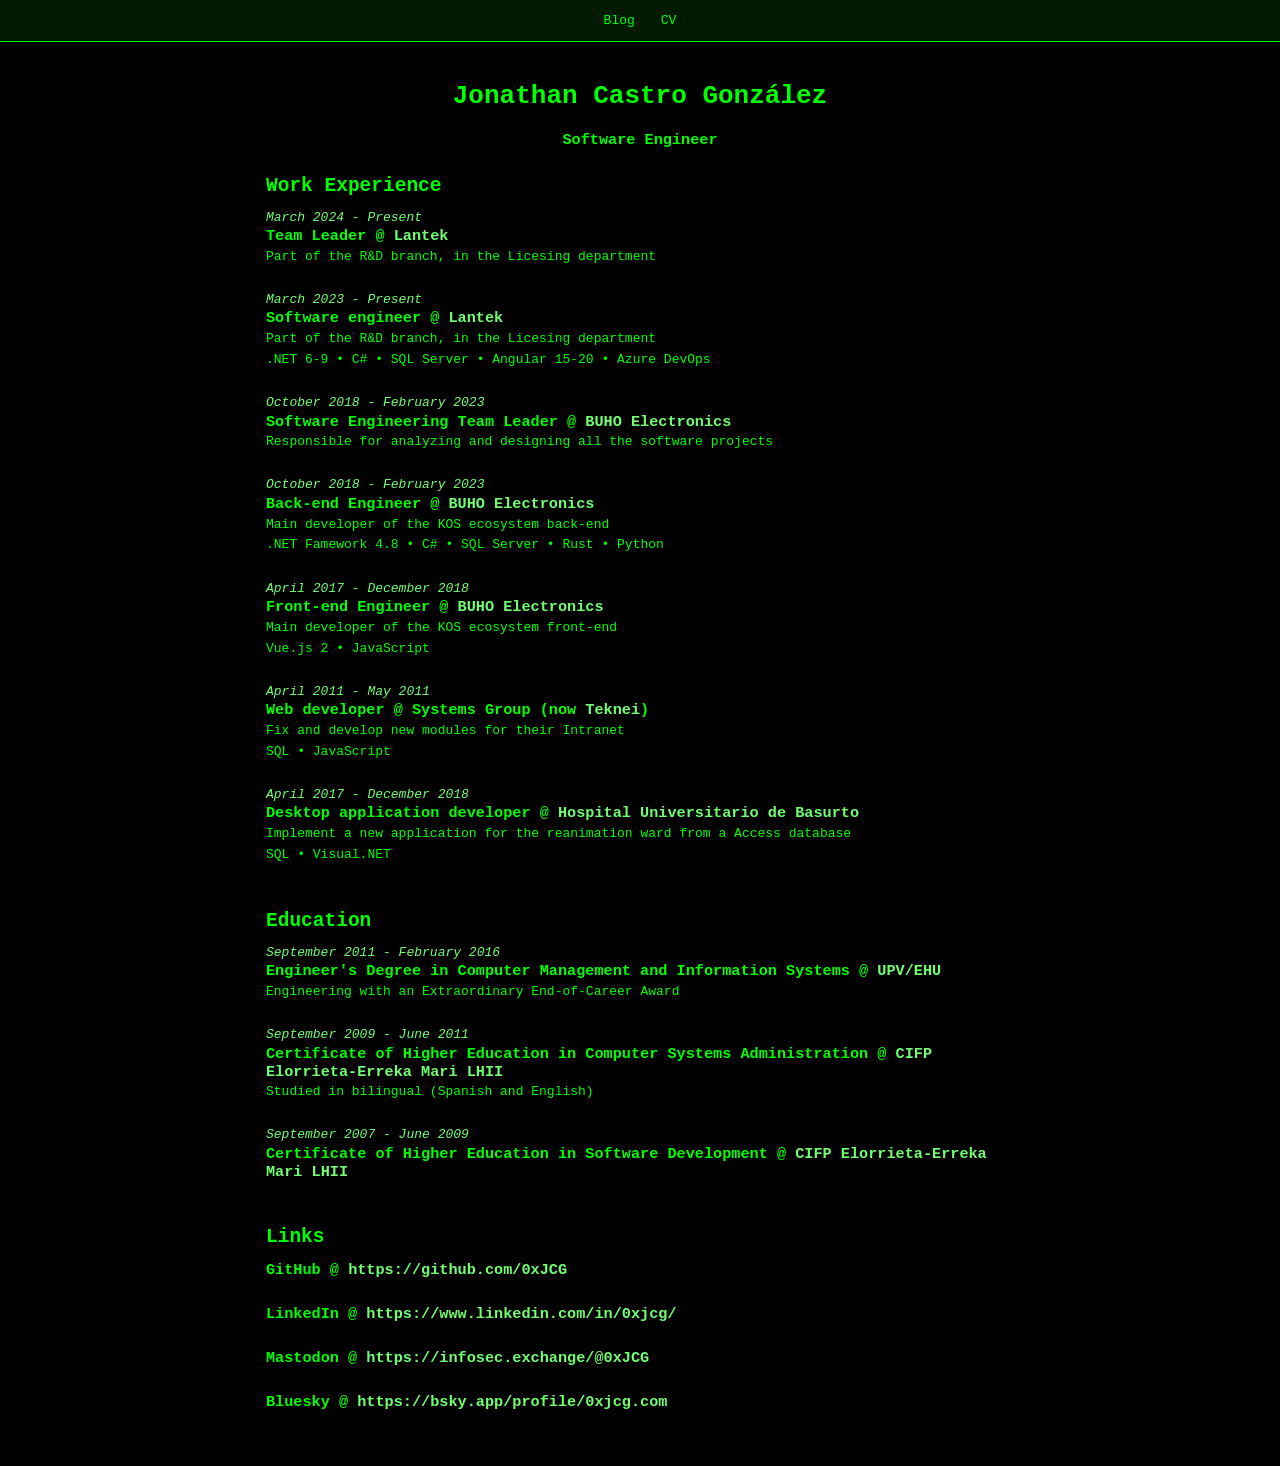
==== cv.html @ 0421b327 "#feat: create blog, rebuild cv, add security.txt and robots.txt" ====
<!DOCTYPE html>
<html lang="en">

<head>
  <meta charset="UTF-8">
  <meta name="viewport" content="width=device-width, initial-scale=1.0">
  <title>0xJCG - Software Engineer</title>
  <link rel="icon" href="./favicon.ico" type="image/x-icon">
  <style>
    * {
      box-sizing: border-box;
    }

    html, body {
      margin: 0;
      padding: 0;
      height: 100%;
      background-color: black;
      color: #00ff00;
      font-family: monospace;
    }

    body {
      display: flex;
      flex-direction: column;
    }

    header {
      background-color: #001a00;
      padding: 1rem;
      display: flex;
      justify-content: center;
      border-bottom: 1px solid #00ff00;
    }

    header a {
      color: #00ff00;
      text-decoration: none;
      margin: 0 1rem;
    }

    header a:hover {
      text-decoration: underline;
    }

    main {
      flex: 1;
      display: flex;
      flex-direction: column;
      align-items: center;
      justify-content: flex-start;
      max-width: 800px;
      width: 100%;
      margin: 0 auto;
      padding: 2rem;
      text-align: center;
    }

    h1, h2, h3 {
      margin-top: 1rem;
      margin-bottom: 0.5rem;
    }

    .cv, .data {
      width: 100%;
      margin-top: 0.5rem;
      text-align: left;
    }

    .work, .education, .link {
      margin-bottom: 2rem;
    }

    .date {
      font-style: italic;
      color: #71ff71;
      margin-bottom: 0.2rem;
    }

    .position {
      margin: 0.2rem 0;
    }

    .description, .techs {
      margin: 0.2rem 0;
      line-height: 1.4;
    }

    a, a:hover {
      color: #71ff71;
      text-decoration: none;
    }

    .profile p {
      margin: 0;
    }
  </style>
</head>

<body>
  <header>
    <a href="index.html">Blog</a>
    <a href="cv.html">CV</a>
  </header>

  <main>
    <h1>Jonathan Castro Gonz&aacute;lez</h1>
    <h3>Software Engineer</h3>

    <div class="cv">
      <h2>Work Experience</h2>

      <div class="work">
        <p class="date">March 2024 - Present</p>
        <div class="work-data">
          <h3 class="position">Team Leader @ <a href="https://www.lantek.com/" target="_blank" rel="noopener">Lantek</a></h3>
          <p class="description">Part of the R&D branch, in the Licesing department</p>
        </div>
      </div>

      <div class="work">
        <p class="date">March 2023 - Present</p>
        <div class="work-data">
          <h3 class="position">Software engineer @ <a href="https://www.lantek.com/" target="_blank" rel="noopener">Lantek</a></h3>
          <p class="description">Part of the R&D branch, in the Licesing department</p>
          <p class="techs">.NET 6-9 &#x2022; C# &#x2022; SQL Server &#x2022; Angular 15-20 &#x2022; Azure DevOps</p>
        </div>
      </div>

      <div class="work">
        <p class="date">October 2018 - February 2023</p>
        <div class="work-data">
          <h3 class="position">Software Engineering Team Leader @ <a href="https://e-buho.com/" target="_blank" rel="noopener">BUHO Electronics</a></h3>
          <p class="description">Responsible for analyzing and designing all the software projects</p>
        </div>
      </div>

      <div class="work">
        <p class="date">October 2018 - February 2023</p>
        <div class="work-data">
          <h3 class="position">Back-end Engineer @ <a href="https://e-buho.com/" target="_blank" rel="noopener">BUHO Electronics</a></h3>
          <p class="description">Main developer of the KOS ecosystem back-end</p>
          <p class="techs">.NET Famework 4.8 &#x2022; C# &#x2022; SQL Server &#x2022; Rust &#x2022; Python</p>
        </div>
      </div>

      <div class="work">
        <p class="date">April 2017 - December 2018</p>
        <div class="work-data">
          <h3 class="position">Front-end Engineer @ <a href="https://e-buho.com/" target="_blank" rel="noopener">BUHO Electronics</a></h3>
          <p class="description">Main developer of the KOS ecosystem front-end</p>
          <p class="techs">Vue.js 2 &#x2022; JavaScript</p>
        </div>
      </div>

      <div class="work">
        <p class="date">April 2011 - May 2011</p>
        <div class="work-data">
          <h3 class="position">Web developer @ Systems Group (now <a href="https://www.teknei.com/" target="_blank" rel="noopener">Teknei</a>)</h3>
          <p class="description">Fix and develop new modules for their Intranet</p>
          <p class="techs">SQL &#x2022; JavaScript</p>
        </div>
      </div>

      <div class="work">
        <p class="date">April 2017 - December 2018</p>
        <div class="work-data">
          <h3 class="position">Desktop application developer @ <a href="https://www.osakidetza.euskadi.eus/hospital-universitario-de-basurto/webosk00-cercon/es/" target="_blank" rel="noopener">Hospital Universitario de Basurto</a></h3>
          <p class="description">Implement a new application for the reanimation ward from a Access database</p>
          <p class="techs">SQL &#x2022; Visual.NET</p>
        </div>
      </div>
    </div>

    <div class="data">
      <h2>Education</h2>

      <div class="education">
        <p class="date">September 2011 - February 2016</p>
        <div class="education-data">
          <h3 class="position">Engineer's Degree in Computer Management and Information Systems @ <a href="https://www.ehu.eus/" target="_blank" rel="noopener">UPV/EHU</a></h3>
          <p class="description">Engineering with an Extraordinary End-of-Career Award</p>
        </div>
      </div>

      <div class="education">
        <p class="date">September 2009 - June 2011</p>
        <div class="education-data">
          <h3 class="position">Certificate of Higher Education in Computer Systems Administration @ <a href="https://www.elorrieta.eus/" target="_blank" rel="noopener">CIFP Elorrieta-Erreka Mari LHII</a></h3>
          <p class="description">Studied in bilingual (Spanish and English)</p>
        </div>
      </div>

      <div class="education">
        <p class="date">September 2007 - June 2009</p>
        <div class="education-data">
          <h3 class="position">Certificate of Higher Education in Software Development @ <a href="https://www.elorrieta.eus/" target="_blank" rel="noopener">CIFP Elorrieta-Erreka Mari LHII</a></h3>
        </div>
      </div>
    </div>

    <div class="data">
      <h2>Links</h2>

      <div class="link">
        <div class="profile">
          <h3>GitHub @ <a href="https://github.com/0xJCG" target="_blank" rel="noopener">https://github.com/0xJCG</a></h3>
        </div>
      </div>

      <div class="link">
        <div class="profile">
          <h3>LinkedIn @ <a href="https://www.linkedin.com/in/0xjcg/" target="_blank" rel="noopener">https://www.linkedin.com/in/0xjcg/</a></h3>
        </div>
      </div>

      <div class="link">
        <div class="profile">
          <h3>Mastodon @ <a href="https://infosec.exchange/@0xJCG" target="_blank" rel="noopener">https://infosec.exchange/@0xJCG</a></h3>
        </div>
      </div>

      <div class="link">
        <div class="profile">
          <h3>Bluesky @ <a href="https://bsky.app/profile/0xjcg.com" target="_blank" rel="noopener">https://bsky.app/profile/0xjcg.com</a></h3>
        </div>
      </div>
    </div>
  </main>
</body>

</html>
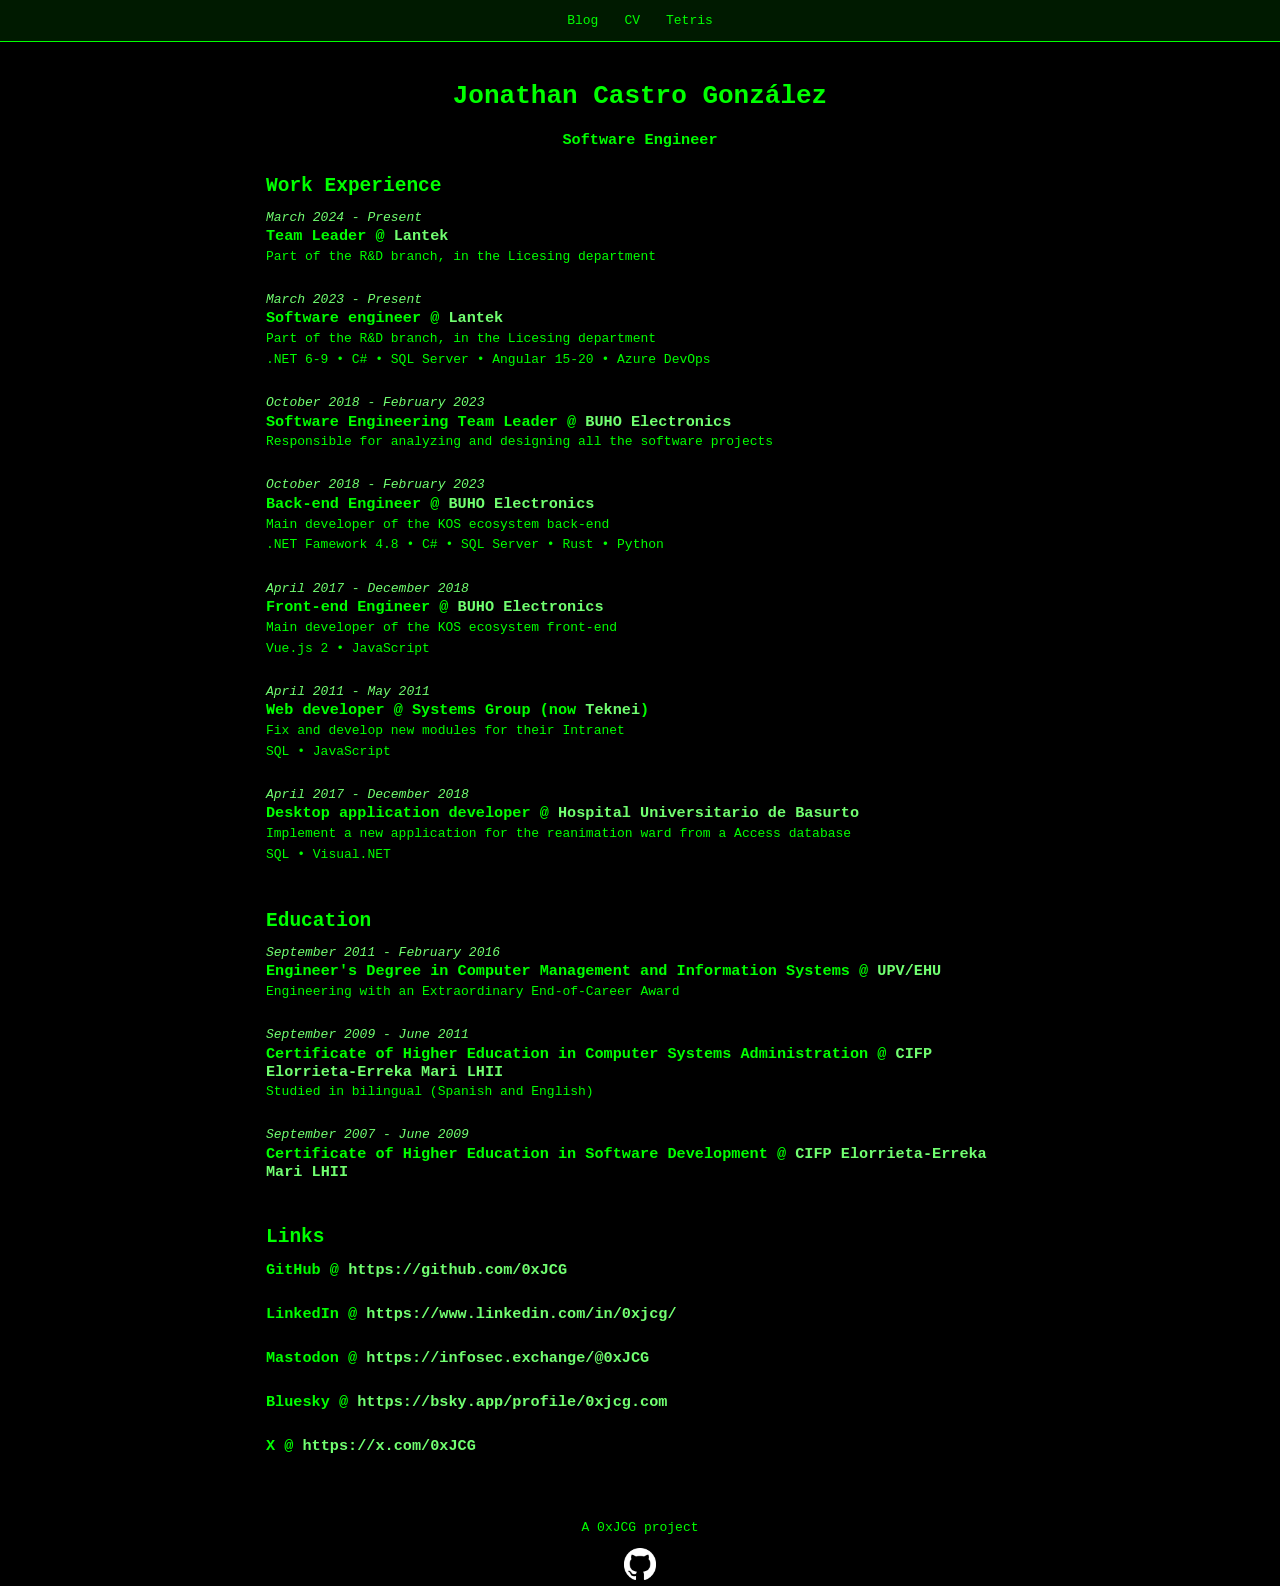
==== commit 5a2754c7: "#feat: add Tetris and reorganize files" ====
--- a/cv.html
+++ b/cv.html
@@ -11,7 +11,8 @@
       box-sizing: border-box;
     }
 
-    html, body {
+    html,
+    body {
       margin: 0;
       padding: 0;
       height: 100%;
@@ -56,18 +57,23 @@
       text-align: center;
     }
 
-    h1, h2, h3 {
+    h1,
+    h2,
+    h3 {
       margin-top: 1rem;
       margin-bottom: 0.5rem;
     }
 
-    .cv, .data {
+    .cv,
+    .data {
       width: 100%;
       margin-top: 0.5rem;
       text-align: left;
     }
 
-    .work, .education, .link {
+    .work,
+    .education,
+    .link {
       margin-bottom: 2rem;
     }
 
@@ -81,12 +87,14 @@
       margin: 0.2rem 0;
     }
 
-    .description, .techs {
+    .description,
+    .techs {
       margin: 0.2rem 0;
       line-height: 1.4;
     }
 
-    a, a:hover {
+    a,
+    a:hover {
       color: #71ff71;
       text-decoration: none;
     }
@@ -94,13 +102,22 @@
     .profile p {
       margin: 0;
     }
+
+    footer {
+      text-align: center;
+    }
+
+    footer>a>img {
+      width: 32px;
+    }
   </style>
 </head>
 
 <body>
   <header>
-    <a href="index.html">Blog</a>
-    <a href="cv.html">CV</a>
+    <a href="index.html" alt="Go to Blog">Blog</a>
+    <a href="cv.html" alt="Go to Blog">CV</a>
+    <a href="tetris/index.html" alt="Go to Tetris">Tetris</a>
   </header>
 
   <main>
@@ -113,7 +130,8 @@
       <div class="work">
         <p class="date">March 2024 - Present</p>
         <div class="work-data">
-          <h3 class="position">Team Leader @ <a href="https://www.lantek.com/" target="_blank" rel="noopener">Lantek</a></h3>
+          <h3 class="position">Team Leader @ <a href="https://www.lantek.com/" target="_blank" rel="noopener">Lantek</a>
+          </h3>
           <p class="description">Part of the R&D branch, in the Licesing department</p>
         </div>
       </div>
@@ -121,7 +139,8 @@
       <div class="work">
         <p class="date">March 2023 - Present</p>
         <div class="work-data">
-          <h3 class="position">Software engineer @ <a href="https://www.lantek.com/" target="_blank" rel="noopener">Lantek</a></h3>
+          <h3 class="position">Software engineer @ <a href="https://www.lantek.com/" target="_blank"
+              rel="noopener">Lantek</a></h3>
           <p class="description">Part of the R&D branch, in the Licesing department</p>
           <p class="techs">.NET 6-9 &#x2022; C# &#x2022; SQL Server &#x2022; Angular 15-20 &#x2022; Azure DevOps</p>
         </div>
@@ -130,7 +149,8 @@
       <div class="work">
         <p class="date">October 2018 - February 2023</p>
         <div class="work-data">
-          <h3 class="position">Software Engineering Team Leader @ <a href="https://e-buho.com/" target="_blank" rel="noopener">BUHO Electronics</a></h3>
+          <h3 class="position">Software Engineering Team Leader @ <a href="https://e-buho.com/" target="_blank"
+              rel="noopener">BUHO Electronics</a></h3>
           <p class="description">Responsible for analyzing and designing all the software projects</p>
         </div>
       </div>
@@ -138,7 +158,8 @@
       <div class="work">
         <p class="date">October 2018 - February 2023</p>
         <div class="work-data">
-          <h3 class="position">Back-end Engineer @ <a href="https://e-buho.com/" target="_blank" rel="noopener">BUHO Electronics</a></h3>
+          <h3 class="position">Back-end Engineer @ <a href="https://e-buho.com/" target="_blank" rel="noopener">BUHO
+              Electronics</a></h3>
           <p class="description">Main developer of the KOS ecosystem back-end</p>
           <p class="techs">.NET Famework 4.8 &#x2022; C# &#x2022; SQL Server &#x2022; Rust &#x2022; Python</p>
         </div>
@@ -147,7 +168,8 @@
       <div class="work">
         <p class="date">April 2017 - December 2018</p>
         <div class="work-data">
-          <h3 class="position">Front-end Engineer @ <a href="https://e-buho.com/" target="_blank" rel="noopener">BUHO Electronics</a></h3>
+          <h3 class="position">Front-end Engineer @ <a href="https://e-buho.com/" target="_blank" rel="noopener">BUHO
+              Electronics</a></h3>
           <p class="description">Main developer of the KOS ecosystem front-end</p>
           <p class="techs">Vue.js 2 &#x2022; JavaScript</p>
         </div>
@@ -156,7 +178,8 @@
       <div class="work">
         <p class="date">April 2011 - May 2011</p>
         <div class="work-data">
-          <h3 class="position">Web developer @ Systems Group (now <a href="https://www.teknei.com/" target="_blank" rel="noopener">Teknei</a>)</h3>
+          <h3 class="position">Web developer @ Systems Group (now <a href="https://www.teknei.com/" target="_blank"
+              rel="noopener">Teknei</a>)</h3>
           <p class="description">Fix and develop new modules for their Intranet</p>
           <p class="techs">SQL &#x2022; JavaScript</p>
         </div>
@@ -165,7 +188,9 @@
       <div class="work">
         <p class="date">April 2017 - December 2018</p>
         <div class="work-data">
-          <h3 class="position">Desktop application developer @ <a href="https://www.osakidetza.euskadi.eus/hospital-universitario-de-basurto/webosk00-cercon/es/" target="_blank" rel="noopener">Hospital Universitario de Basurto</a></h3>
+          <h3 class="position">Desktop application developer @ <a
+              href="https://www.osakidetza.euskadi.eus/hospital-universitario-de-basurto/webosk00-cercon/es/"
+              target="_blank" rel="noopener">Hospital Universitario de Basurto</a></h3>
           <p class="description">Implement a new application for the reanimation ward from a Access database</p>
           <p class="techs">SQL &#x2022; Visual.NET</p>
         </div>
@@ -178,7 +203,8 @@
       <div class="education">
         <p class="date">September 2011 - February 2016</p>
         <div class="education-data">
-          <h3 class="position">Engineer's Degree in Computer Management and Information Systems @ <a href="https://www.ehu.eus/" target="_blank" rel="noopener">UPV/EHU</a></h3>
+          <h3 class="position">Engineer's Degree in Computer Management and Information Systems @ <a
+              href="https://www.ehu.eus/" target="_blank" rel="noopener">UPV/EHU</a></h3>
           <p class="description">Engineering with an Extraordinary End-of-Career Award</p>
         </div>
       </div>
@@ -186,7 +212,8 @@
       <div class="education">
         <p class="date">September 2009 - June 2011</p>
         <div class="education-data">
-          <h3 class="position">Certificate of Higher Education in Computer Systems Administration @ <a href="https://www.elorrieta.eus/" target="_blank" rel="noopener">CIFP Elorrieta-Erreka Mari LHII</a></h3>
+          <h3 class="position">Certificate of Higher Education in Computer Systems Administration @ <a
+              href="https://www.elorrieta.eus/" target="_blank" rel="noopener">CIFP Elorrieta-Erreka Mari LHII</a></h3>
           <p class="description">Studied in bilingual (Spanish and English)</p>
         </div>
       </div>
@@ -194,7 +221,8 @@
       <div class="education">
         <p class="date">September 2007 - June 2009</p>
         <div class="education-data">
-          <h3 class="position">Certificate of Higher Education in Software Development @ <a href="https://www.elorrieta.eus/" target="_blank" rel="noopener">CIFP Elorrieta-Erreka Mari LHII</a></h3>
+          <h3 class="position">Certificate of Higher Education in Software Development @ <a
+              href="https://www.elorrieta.eus/" target="_blank" rel="noopener">CIFP Elorrieta-Erreka Mari LHII</a></h3>
         </div>
       </div>
     </div>
@@ -204,29 +232,46 @@
 
       <div class="link">
         <div class="profile">
-          <h3>GitHub @ <a href="https://github.com/0xJCG" target="_blank" rel="noopener">https://github.com/0xJCG</a></h3>
-        </div>
-      </div>
-
-      <div class="link">
-        <div class="profile">
-          <h3>LinkedIn @ <a href="https://www.linkedin.com/in/0xjcg/" target="_blank" rel="noopener">https://www.linkedin.com/in/0xjcg/</a></h3>
-        </div>
-      </div>
-
-      <div class="link">
-        <div class="profile">
-          <h3>Mastodon @ <a href="https://infosec.exchange/@0xJCG" target="_blank" rel="noopener">https://infosec.exchange/@0xJCG</a></h3>
-        </div>
-      </div>
-
-      <div class="link">
-        <div class="profile">
-          <h3>Bluesky @ <a href="https://bsky.app/profile/0xjcg.com" target="_blank" rel="noopener">https://bsky.app/profile/0xjcg.com</a></h3>
+          <h3>GitHub @ <a href="https://github.com/0xJCG" target="_blank" rel="noopener">https://github.com/0xJCG</a>
+          </h3>
+        </div>
+      </div>
+
+      <div class="link">
+        <div class="profile">
+          <h3>LinkedIn @ <a href="https://www.linkedin.com/in/0xjcg/" target="_blank"
+              rel="noopener">https://www.linkedin.com/in/0xjcg/</a></h3>
+        </div>
+      </div>
+
+      <div class="link">
+        <div class="profile">
+          <h3>Mastodon @ <a href="https://infosec.exchange/@0xJCG" target="_blank"
+              rel="noopener">https://infosec.exchange/@0xJCG</a></h3>
+        </div>
+      </div>
+
+      <div class="link">
+        <div class="profile">
+          <h3>Bluesky @ <a href="https://bsky.app/profile/0xjcg.com" target="_blank"
+              rel="noopener">https://bsky.app/profile/0xjcg.com</a></h3>
+        </div>
+      </div>
+
+      <div class="link">
+        <div class="profile">
+          <h3>X @ <a href="https://x.com/0xJCG" target="_blank"
+              rel="noopener">https://x.com/0xJCG</a></h3>
         </div>
       </div>
     </div>
   </main>
+
+  <footer>
+    <p>A 0xJCG project</p>
+    <a href="https://github.com/0xJCG/personal-website" target="_blank" rel="noopener"><img src="images/github_logo.png"
+        alt="Go to GitHub to see the blog's source code" />
+  </footer>
 </body>
 
 </html>
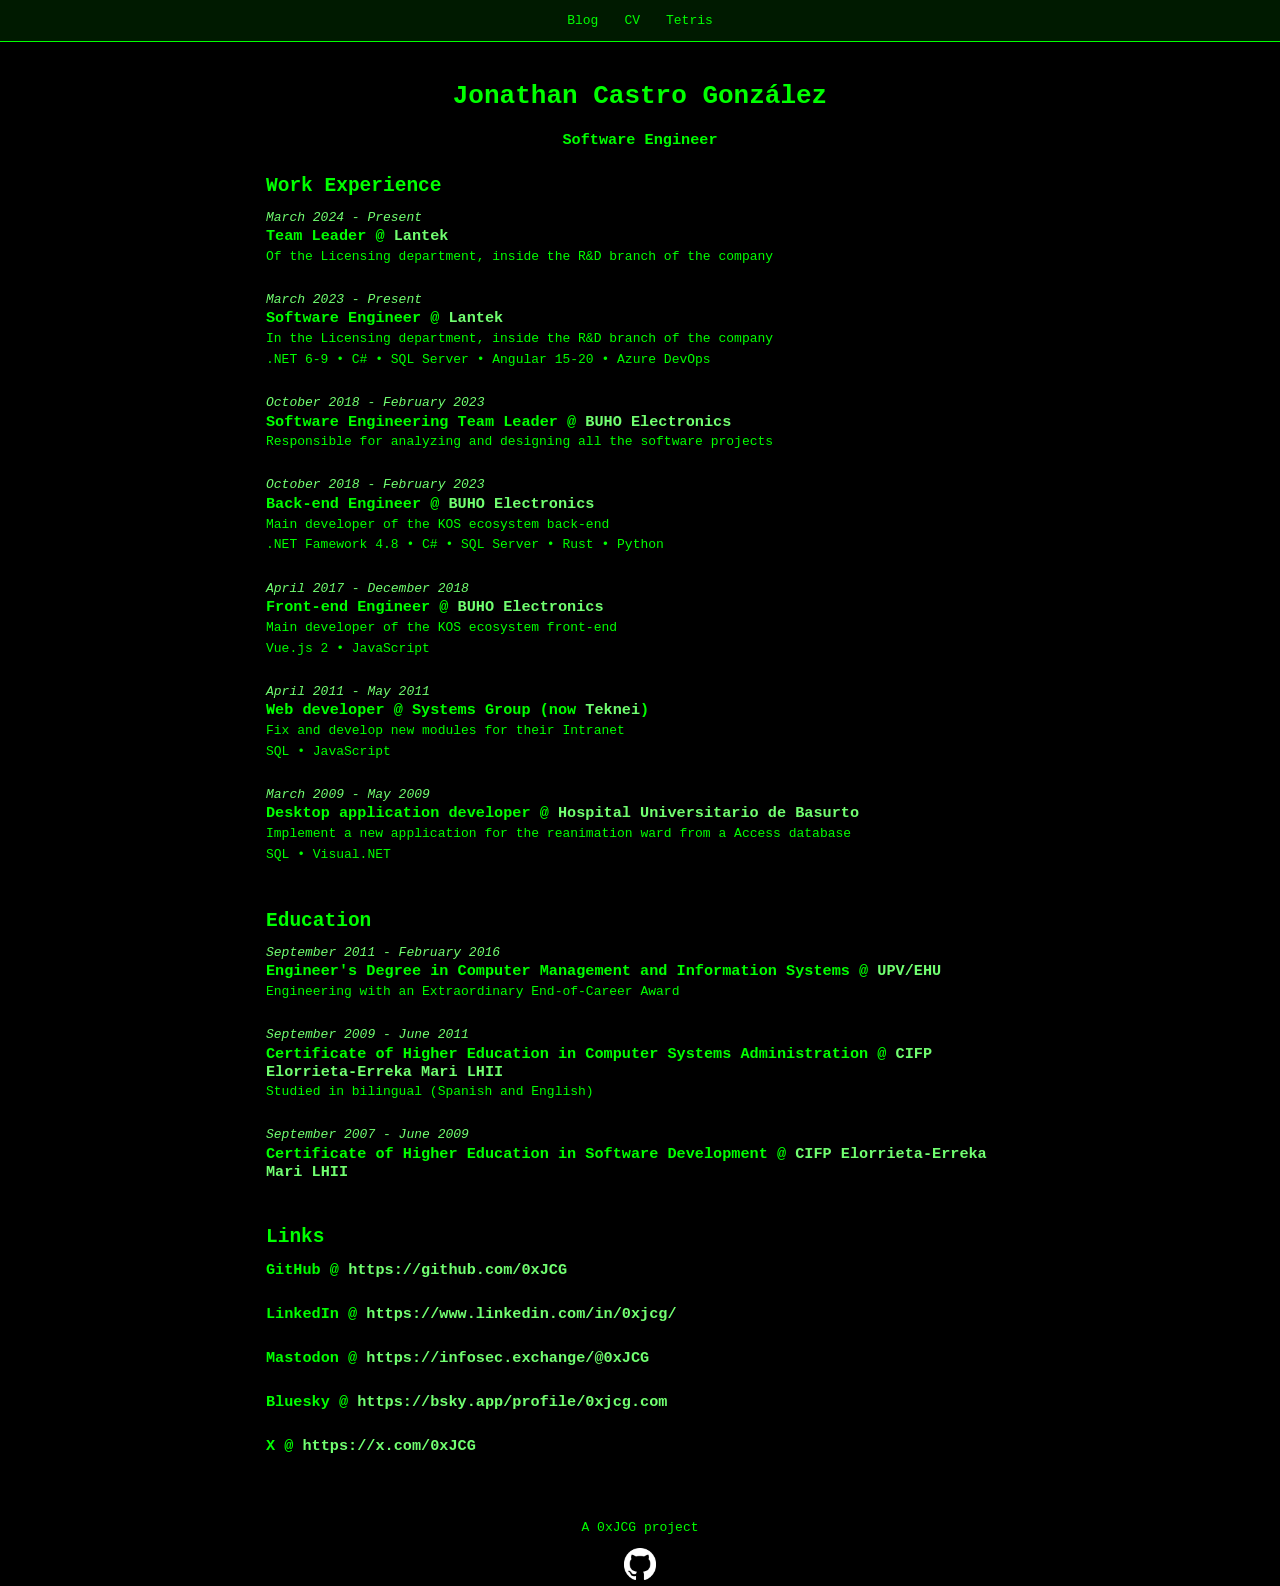
==== commit dfdca45b: "#fix: cv mistakes" ====
--- a/cv.html
+++ b/cv.html
@@ -132,16 +132,16 @@
         <div class="work-data">
           <h3 class="position">Team Leader @ <a href="https://www.lantek.com/" target="_blank" rel="noopener">Lantek</a>
           </h3>
-          <p class="description">Part of the R&D branch, in the Licesing department</p>
+          <p class="description">Of the Licensing department, inside the R&D branch of the company</p>
         </div>
       </div>
 
       <div class="work">
         <p class="date">March 2023 - Present</p>
         <div class="work-data">
-          <h3 class="position">Software engineer @ <a href="https://www.lantek.com/" target="_blank"
+          <h3 class="position">Software Engineer @ <a href="https://www.lantek.com/" target="_blank"
               rel="noopener">Lantek</a></h3>
-          <p class="description">Part of the R&D branch, in the Licesing department</p>
+          <p class="description">In the Licensing department, inside the R&D branch of the company</p>
           <p class="techs">.NET 6-9 &#x2022; C# &#x2022; SQL Server &#x2022; Angular 15-20 &#x2022; Azure DevOps</p>
         </div>
       </div>
@@ -186,7 +186,7 @@
       </div>
 
       <div class="work">
-        <p class="date">April 2017 - December 2018</p>
+        <p class="date">March 2009 - May 2009</p>
         <div class="work-data">
           <h3 class="position">Desktop application developer @ <a
               href="https://www.osakidetza.euskadi.eus/hospital-universitario-de-basurto/webosk00-cercon/es/"
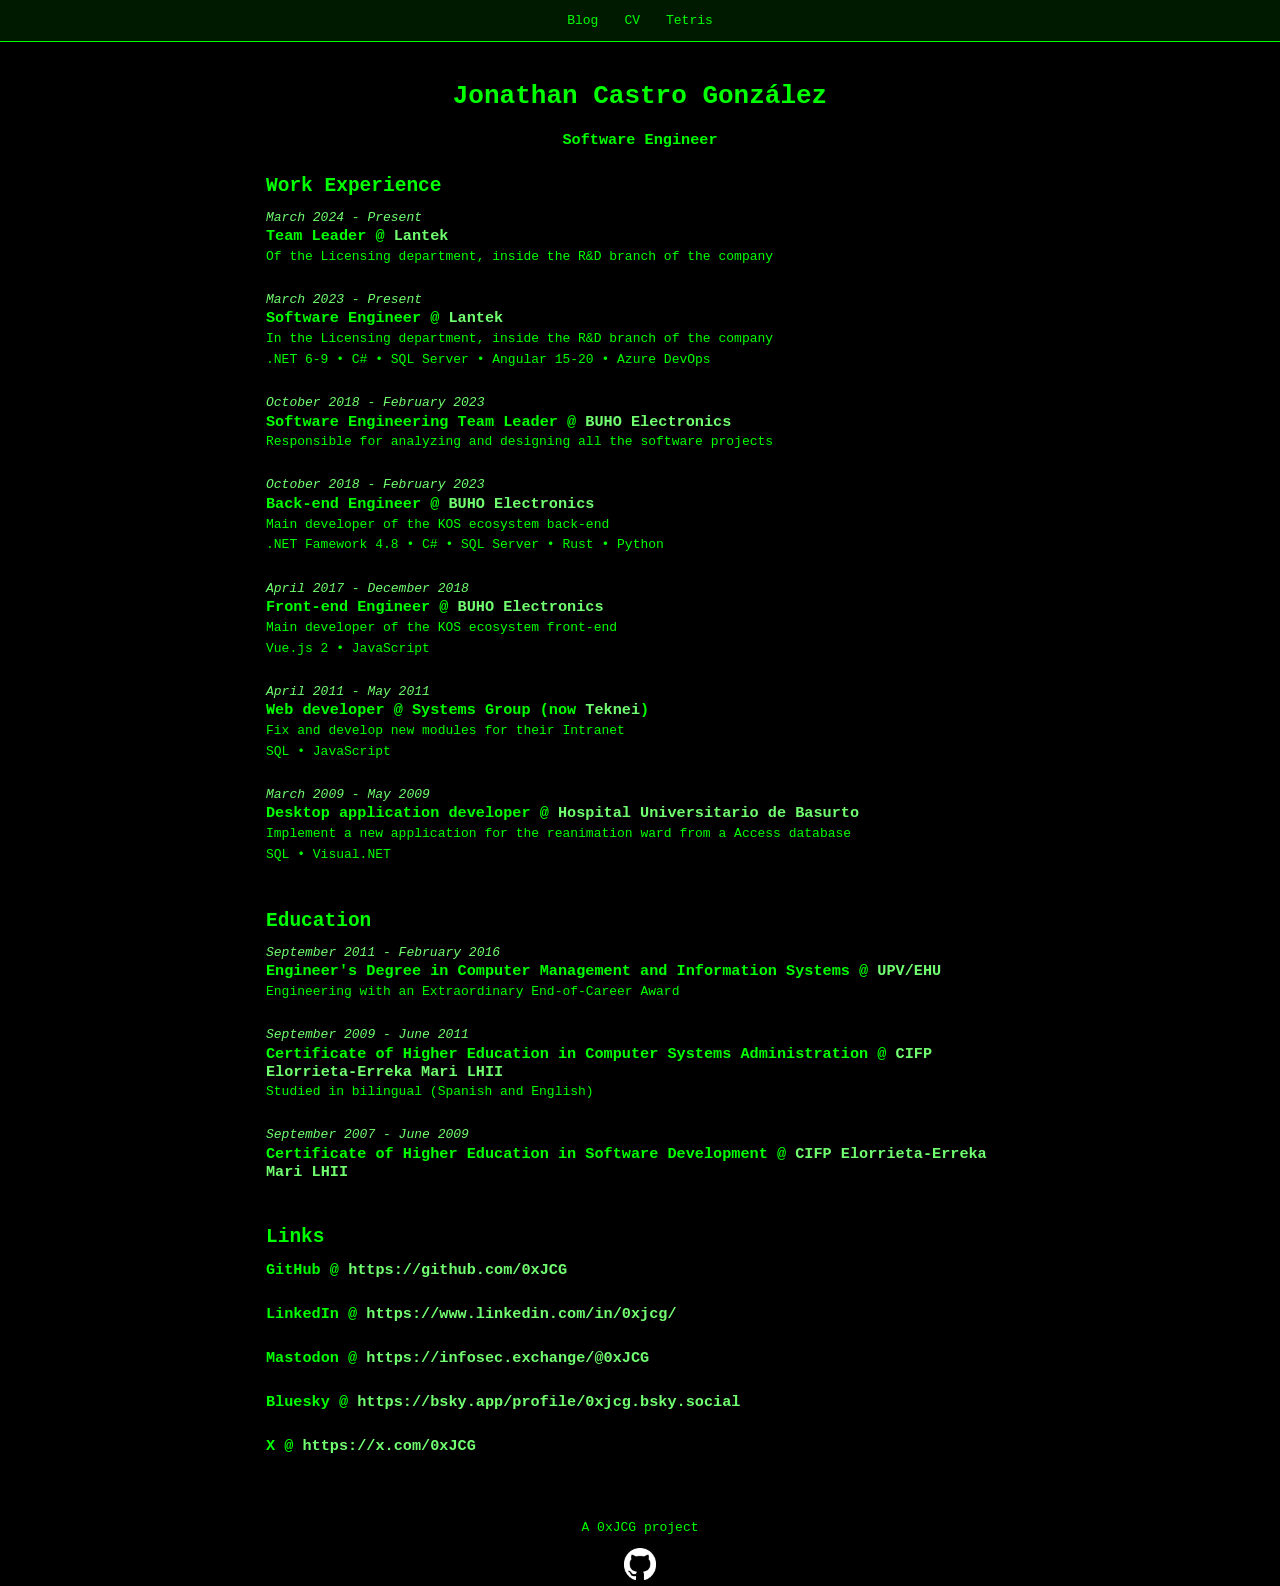
==== commit 1e9207d5: "feat: update Bluesky profile URI from cv.html" ====
--- a/cv.html
+++ b/cv.html
@@ -253,8 +253,8 @@
 
       <div class="link">
         <div class="profile">
-          <h3>Bluesky @ <a href="https://bsky.app/profile/0xjcg.com" target="_blank"
-              rel="noopener">https://bsky.app/profile/0xjcg.com</a></h3>
+          <h3>Bluesky @ <a href="https://bsky.app/profile/0xjcg.bsky.social" target="_blank"
+              rel="noopener">https://bsky.app/profile/0xjcg.bsky.social</a></h3>
         </div>
       </div>
 
@@ -274,4 +274,4 @@
   </footer>
 </body>
 
-</html>+</html>
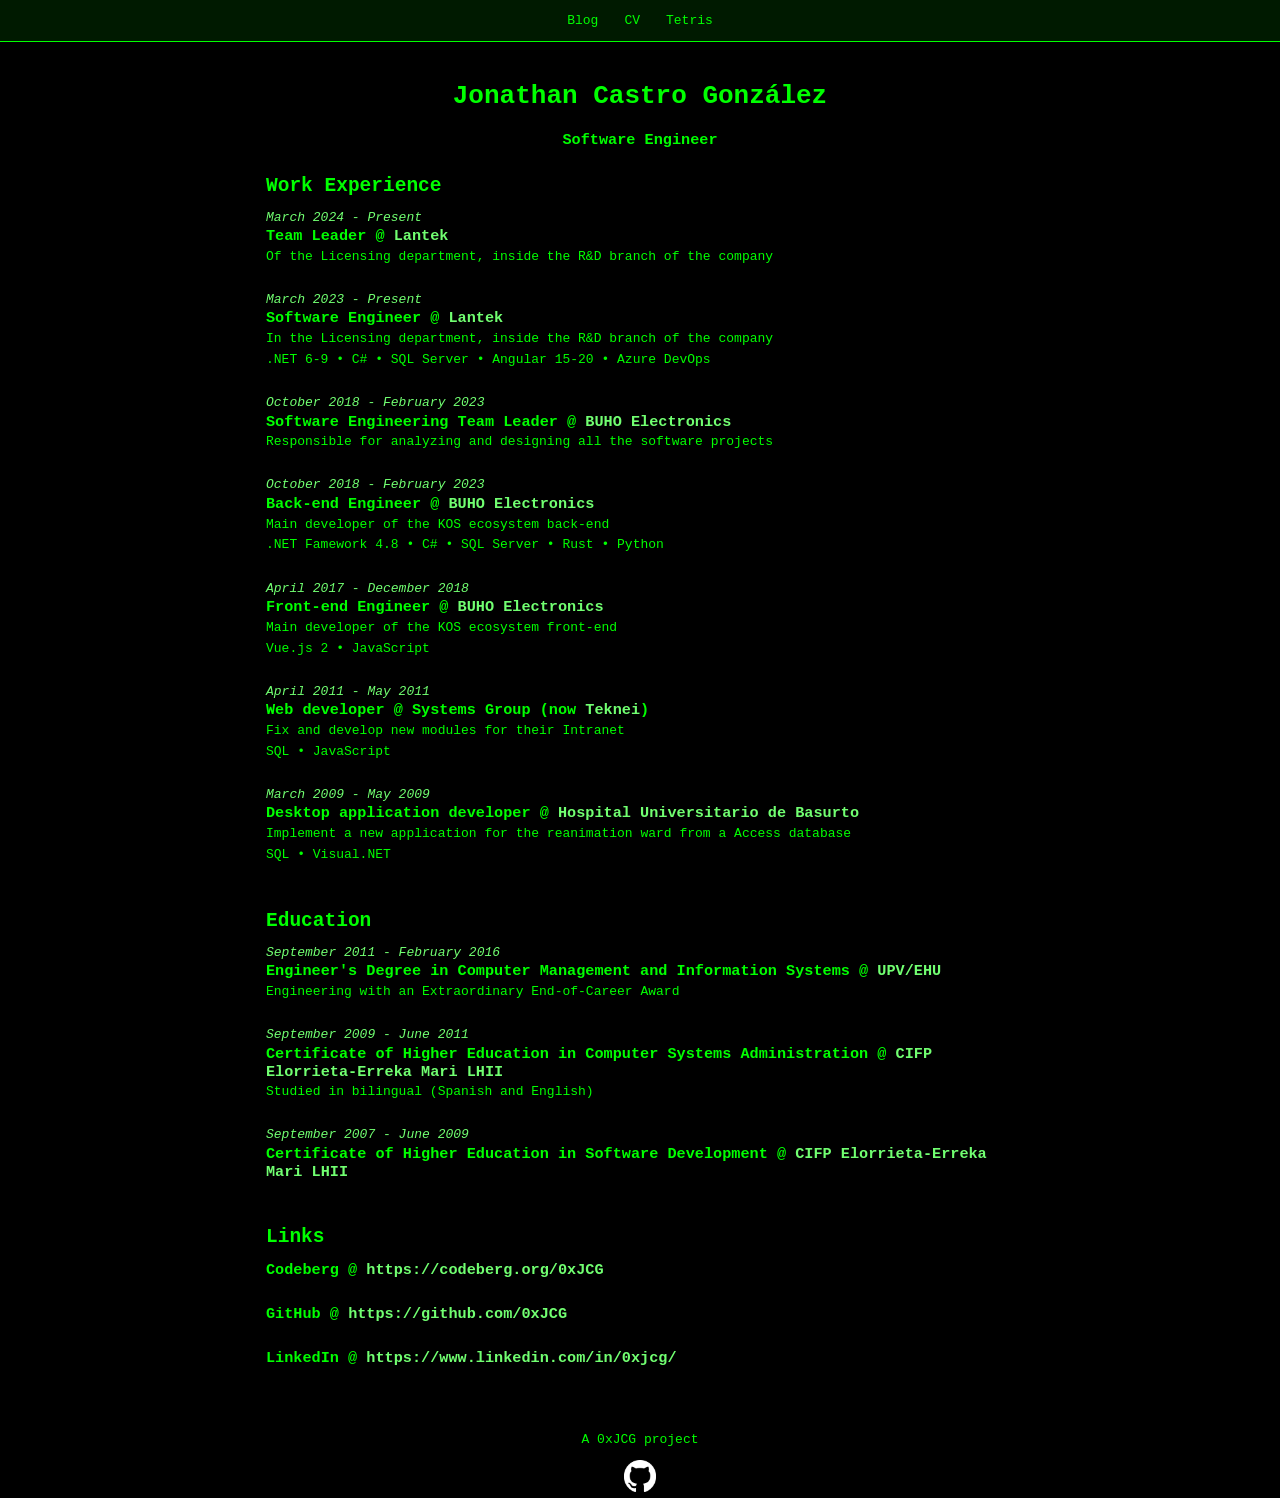
==== commit 51e93ae0: "feat: update cv.html" ====
--- a/cv.html
+++ b/cv.html
@@ -232,7 +232,16 @@
 
       <div class="link">
         <div class="profile">
-          <h3>GitHub @ <a href="https://github.com/0xJCG" target="_blank" rel="noopener">https://github.com/0xJCG</a>
+          <h3>Codeberg @ <a href="https://codeberg.org/0xJCG" target="_blank"
+              rel="noopener">https://codeberg.org/0xJCG</a>
+          </h3>
+        </div>
+      </div>
+
+      <div class="link">
+        <div class="profile">
+          <h3>GitHub @ <a href="https://github.com/0xJCG" target="_blank"
+              rel="noopener">https://github.com/0xJCG</a>
           </h3>
         </div>
       </div>
@@ -241,27 +250,6 @@
         <div class="profile">
           <h3>LinkedIn @ <a href="https://www.linkedin.com/in/0xjcg/" target="_blank"
               rel="noopener">https://www.linkedin.com/in/0xjcg/</a></h3>
-        </div>
-      </div>
-
-      <div class="link">
-        <div class="profile">
-          <h3>Mastodon @ <a href="https://infosec.exchange/@0xJCG" target="_blank"
-              rel="noopener">https://infosec.exchange/@0xJCG</a></h3>
-        </div>
-      </div>
-
-      <div class="link">
-        <div class="profile">
-          <h3>Bluesky @ <a href="https://bsky.app/profile/0xjcg.bsky.social" target="_blank"
-              rel="noopener">https://bsky.app/profile/0xjcg.bsky.social</a></h3>
-        </div>
-      </div>
-
-      <div class="link">
-        <div class="profile">
-          <h3>X @ <a href="https://x.com/0xJCG" target="_blank"
-              rel="noopener">https://x.com/0xJCG</a></h3>
         </div>
       </div>
     </div>
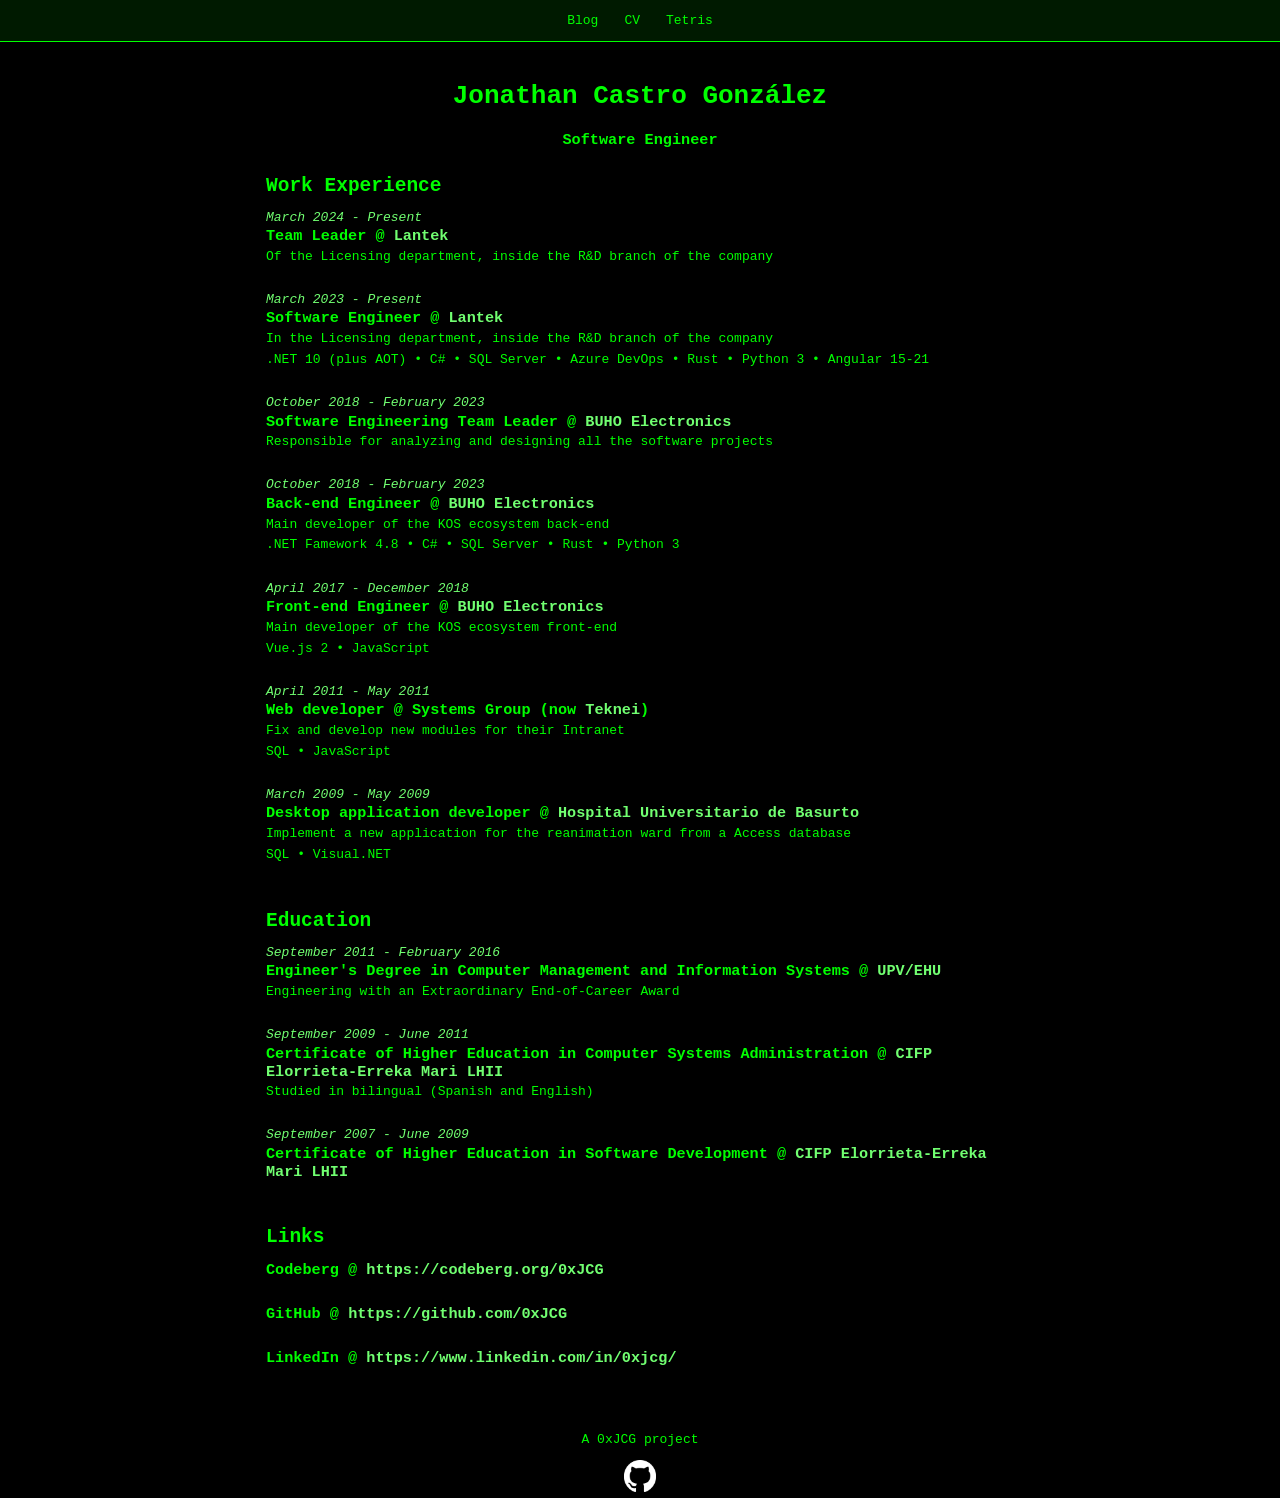
==== commit 77fbce44: "feat: update cv.html" ====
--- a/cv.html
+++ b/cv.html
@@ -142,7 +142,7 @@
           <h3 class="position">Software Engineer @ <a href="https://www.lantek.com/" target="_blank"
               rel="noopener">Lantek</a></h3>
           <p class="description">In the Licensing department, inside the R&D branch of the company</p>
-          <p class="techs">.NET 6-9 &#x2022; C# &#x2022; SQL Server &#x2022; Angular 15-20 &#x2022; Azure DevOps</p>
+          <p class="techs">.NET 10 (plus AOT) &#x2022; C# &#x2022; SQL Server &#x2022; Azure DevOps &#x2022; Rust &#x2022; Python 3 &#x2022; Angular 15-21</p>
         </div>
       </div>
 
@@ -161,7 +161,7 @@
           <h3 class="position">Back-end Engineer @ <a href="https://e-buho.com/" target="_blank" rel="noopener">BUHO
               Electronics</a></h3>
           <p class="description">Main developer of the KOS ecosystem back-end</p>
-          <p class="techs">.NET Famework 4.8 &#x2022; C# &#x2022; SQL Server &#x2022; Rust &#x2022; Python</p>
+          <p class="techs">.NET Famework 4.8 &#x2022; C# &#x2022; SQL Server &#x2022; Rust &#x2022; Python 3</p>
         </div>
       </div>
 
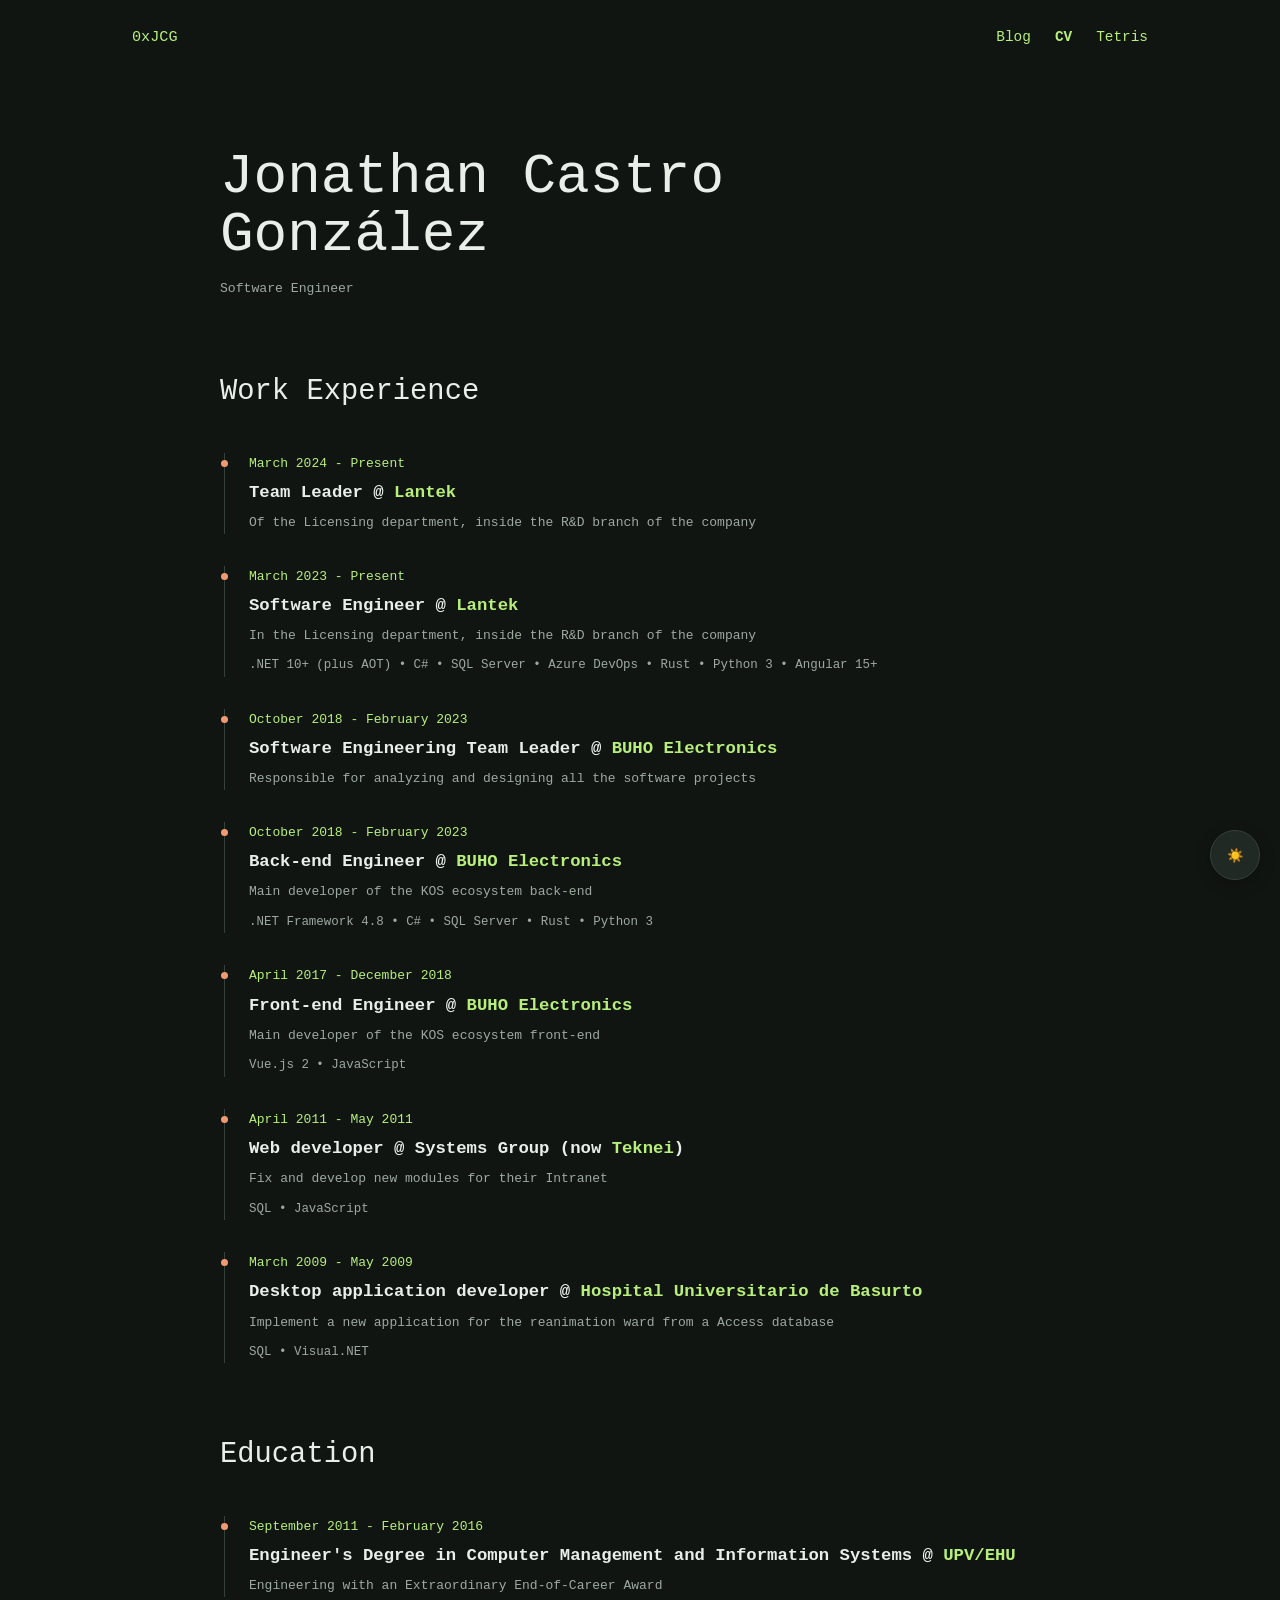
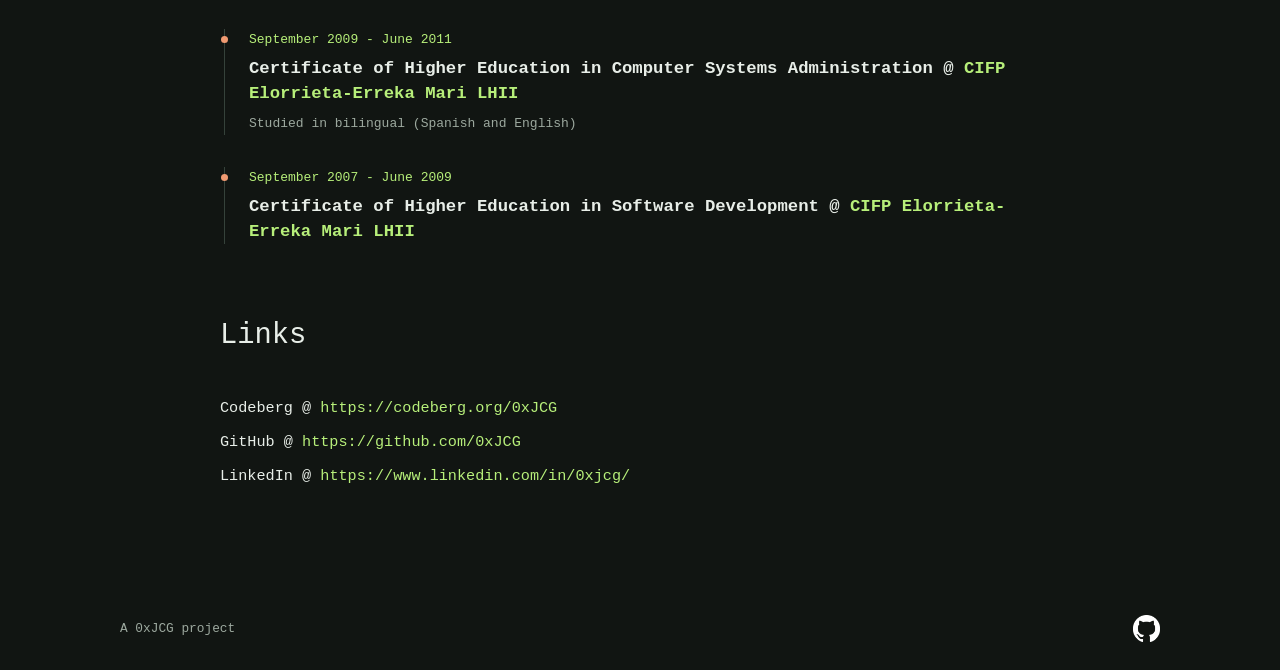
==== commit 653ec43d: "feat!: change visual appearance and add dark/light modes" ====
--- a/cv.html
+++ b/cv.html
@@ -6,123 +6,24 @@
   <meta name="viewport" content="width=device-width, initial-scale=1.0">
   <title>0xJCG - Software Engineer</title>
   <link rel="icon" href="./favicon.ico" type="image/x-icon">
-  <style>
-    * {
-      box-sizing: border-box;
-    }
-
-    html,
-    body {
-      margin: 0;
-      padding: 0;
-      height: 100%;
-      background-color: black;
-      color: #00ff00;
-      font-family: monospace;
-    }
-
-    body {
-      display: flex;
-      flex-direction: column;
-    }
-
-    header {
-      background-color: #001a00;
-      padding: 1rem;
-      display: flex;
-      justify-content: center;
-      border-bottom: 1px solid #00ff00;
-    }
-
-    header a {
-      color: #00ff00;
-      text-decoration: none;
-      margin: 0 1rem;
-    }
-
-    header a:hover {
-      text-decoration: underline;
-    }
-
-    main {
-      flex: 1;
-      display: flex;
-      flex-direction: column;
-      align-items: center;
-      justify-content: flex-start;
-      max-width: 800px;
-      width: 100%;
-      margin: 0 auto;
-      padding: 2rem;
-      text-align: center;
-    }
-
-    h1,
-    h2,
-    h3 {
-      margin-top: 1rem;
-      margin-bottom: 0.5rem;
-    }
-
-    .cv,
-    .data {
-      width: 100%;
-      margin-top: 0.5rem;
-      text-align: left;
-    }
-
-    .work,
-    .education,
-    .link {
-      margin-bottom: 2rem;
-    }
-
-    .date {
-      font-style: italic;
-      color: #71ff71;
-      margin-bottom: 0.2rem;
-    }
-
-    .position {
-      margin: 0.2rem 0;
-    }
-
-    .description,
-    .techs {
-      margin: 0.2rem 0;
-      line-height: 1.4;
-    }
-
-    a,
-    a:hover {
-      color: #71ff71;
-      text-decoration: none;
-    }
-
-    .profile p {
-      margin: 0;
-    }
-
-    footer {
-      text-align: center;
-    }
-
-    footer>a>img {
-      width: 32px;
-    }
-  </style>
+  <link rel="stylesheet" href="site.css">
+  <script src="theme.js" defer></script>
 </head>
 
 <body>
-  <header>
-    <a href="index.html" alt="Go to Blog">Blog</a>
-    <a href="cv.html" alt="Go to Blog">CV</a>
-    <a href="tetris/index.html" alt="Go to Tetris">Tetris</a>
+  <header class="site-header">
+    <a class="site-brand" href="index.html">0xJCG</a>
+    <nav class="site-nav" aria-label="Primary">
+      <a href="index.html">Blog</a>
+      <a href="cv.html" aria-current="page">CV</a>
+      <a href="tetris/index.html">Tetris</a>
+    </nav>
   </header>
+  <button class="theme-toggle" type="button" aria-label="Switch to light mode" title="Switch to light mode">☀️</button>
 
   <main>
     <h1>Jonathan Castro Gonz&aacute;lez</h1>
-    <h3>Software Engineer</h3>
+    <p class="page-subtitle">Software Engineer</p>
 
     <div class="cv">
       <h2>Work Experience</h2>
@@ -142,7 +43,7 @@
           <h3 class="position">Software Engineer @ <a href="https://www.lantek.com/" target="_blank"
               rel="noopener">Lantek</a></h3>
           <p class="description">In the Licensing department, inside the R&D branch of the company</p>
-          <p class="techs">.NET 10 (plus AOT) &#x2022; C# &#x2022; SQL Server &#x2022; Azure DevOps &#x2022; Rust &#x2022; Python 3 &#x2022; Angular 15-21</p>
+          <p class="techs">.NET 10+ (plus AOT) &#x2022; C# &#x2022; SQL Server &#x2022; Azure DevOps &#x2022; Rust &#x2022; Python 3 &#x2022; Angular 15+</p>
         </div>
       </div>
 
@@ -161,7 +62,7 @@
           <h3 class="position">Back-end Engineer @ <a href="https://e-buho.com/" target="_blank" rel="noopener">BUHO
               Electronics</a></h3>
           <p class="description">Main developer of the KOS ecosystem back-end</p>
-          <p class="techs">.NET Famework 4.8 &#x2022; C# &#x2022; SQL Server &#x2022; Rust &#x2022; Python 3</p>
+          <p class="techs">.NET Framework 4.8 &#x2022; C# &#x2022; SQL Server &#x2022; Rust &#x2022; Python 3</p>
         </div>
       </div>
 
@@ -258,7 +159,7 @@
   <footer>
     <p>A 0xJCG project</p>
     <a href="https://github.com/0xJCG/personal-website" target="_blank" rel="noopener"><img src="images/github_logo.png"
-        alt="Go to GitHub to see the blog's source code" />
+      alt="Go to GitHub to see the blog's source code" /></a>
   </footer>
 </body>
 
--- a/site.css
+++ b/site.css
@@ -0,0 +1,380 @@
+:root {
+  color-scheme: dark;
+  --page: #111512;
+  --surface: #191f1b;
+  --surface-raised: #202923;
+  --text: #e8eee8;
+  --muted: #9da99f;
+  --line: #35423a;
+  --accent: #b7ef7a;
+  --accent-strong: #f09a72;
+  --focus: #e9ba62;
+}
+
+:root[data-theme="light"] {
+  color-scheme: light;
+  --page: #f4f5ef;
+  --surface: #ffffff;
+  --surface-raised: #e8ede5;
+  --text: #1d2921;
+  --muted: #59685d;
+  --line: #ccd5ca;
+  --accent: #3d6d36;
+  --accent-strong: #a64e32;
+  --focus: #885a00;
+}
+
+* {
+  box-sizing: border-box;
+}
+
+html {
+  background: var(--page);
+}
+
+body {
+  min-height: 100vh;
+  margin: 0;
+  display: flex;
+  flex-direction: column;
+  background-color: var(--page);
+  color: var(--text);
+  font-family: monospace;
+  line-height: 1.65;
+  transition: background-color 180ms ease, color 180ms ease;
+}
+
+a {
+  color: var(--accent);
+  text-decoration: none;
+  transition: color 150ms ease, text-decoration-color 150ms ease;
+}
+
+a:hover {
+  color: var(--accent-strong);
+}
+
+a:focus-visible,
+button:focus-visible {
+  outline: 2px solid var(--focus);
+  outline-offset: 4px;
+}
+
+.site-header {
+  width: min(100% - 48px, 1040px);
+  min-height: 76px;
+  margin: 0 auto;
+  display: flex;
+  align-items: center;
+  justify-content: space-between;
+  gap: 30px;
+  padding: 0 12px;
+  background: var(--page);
+}
+
+.site-brand {
+  font-size: 0.95rem;
+  font-weight: 500;
+  letter-spacing: 0;
+}
+
+.site-nav {
+  display: flex;
+  align-items: center;
+  gap: 24px;
+  margin-left: auto;
+}
+
+.site-nav a {
+  margin: 0;
+  font-size: 0.9rem;
+}
+
+.site-nav a[aria-current="page"] {
+  font-weight: 700;
+}
+
+.theme-toggle {
+  position: fixed;
+  right: max(20px, env(safe-area-inset-right));
+  bottom: max(20px, env(safe-area-inset-bottom));
+  z-index: 10;
+  width: 50px;
+  height: 50px;
+  padding: 0;
+  border: 1px solid var(--line);
+  border-radius: 50%;
+  background: var(--surface-raised);
+  color: var(--text);
+  box-shadow: 0 4px 16px rgb(0 0 0 / 24%);
+  font: 1.2rem;
+  cursor: pointer;
+  transition: transform 150ms ease, border-color 150ms ease, color 150ms ease;
+}
+
+.theme-toggle:hover {
+  transform: translateY(-2px);
+  border-color: var(--accent);
+  color: var(--accent);
+}
+
+main {
+  display: block;
+  flex: 1;
+  width: min(100% - 48px, 840px);
+  margin: 0 auto;
+  padding: 72px 0 96px;
+  text-align: left;
+}
+
+main > h1 {
+  max-width: 760px;
+  margin: 0;
+  color: var(--text);
+  font-size: clamp(2rem, 6vw, 3.5rem);
+  font-weight: 500;
+  line-height: 1.04;
+}
+
+main > h3,
+main > .page-subtitle,
+main > .post-date {
+  margin: 14px 0 44px;
+  color: var(--muted);
+  font-size: 0.82rem;
+  font-weight: 400;
+}
+
+h2 {
+  margin: 0 0 24px;
+  color: var(--text);
+  font-size: 1.8rem;
+  font-weight: 500;
+}
+
+h3 {
+  line-height: 1.45;
+}
+
+.post-list {
+  margin: 48px 0 0;
+  padding: 0;
+  list-style: none;
+  counter-reset: post 4;
+}
+
+.post-item {
+  counter-increment: post -1;
+}
+
+.post-item a {
+  min-height: 82px;
+  display: grid;
+  grid-template-columns: 52px 1fr 22px;
+  align-items: center;
+  gap: 18px;
+  font-size: 1.35rem;
+}
+
+.post-item a::before {
+  content: '0' counter(post);
+  color: var(--muted);
+  font: 0.72rem;
+}
+
+.cv,
+.data {
+  width: 100%;
+  margin-top: 68px;
+}
+
+.cv h2,
+.data h2 {
+  padding-bottom: 13px;
+}
+
+.work,
+.education {
+  position: relative;
+  margin: 0 0 32px 4px;
+  padding: 0 0 0 24px;
+  border-left: 1px solid var(--line);
+}
+
+.work::before,
+.education::before {
+  position: absolute;
+  top: 7px;
+  left: -4px;
+  width: 7px;
+  height: 7px;
+  border-radius: 50%;
+  background: var(--accent-strong);
+  content: '';
+}
+
+.date {
+  margin: 0 0 6px;
+  color: var(--accent);
+  font: 0.75rem;
+}
+
+.position {
+  margin: 0 0 7px;
+  color: var(--text);
+  font-size: 1.08rem;
+  font-weight: 600;
+}
+
+.description,
+.techs {
+  margin: 0 0 8px;
+  color: var(--muted);
+}
+
+.techs {
+  font-size: 0.78rem;
+  line-height: 1.8;
+}
+
+.link {
+  margin-bottom: 12px;
+}
+
+.profile h3 {
+  margin: 0;
+  font-size: 0.95rem;
+  font-weight: 500;
+  overflow-wrap: anywhere;
+}
+
+#post {
+  max-width: 720px;
+  margin: 0 auto;
+  color: var(--text);
+  font-size: 1.05rem;
+  line-height: 1.85;
+}
+
+#post h2 {
+  margin: 2.8rem 0 0.8rem;
+  color: var(--accent);
+  font-size: 1.7rem;
+  font-weight: 500;
+}
+
+#post p {
+  margin: 0 0 1.4rem;
+}
+
+#post img {
+  display: block;
+  max-width: 100%;
+  height: auto;
+  margin: 24px auto;
+}
+
+#post pre {
+  max-width: 100%;
+  overflow-x: auto;
+  padding: 16px;
+  background: var(--surface);
+  color: var(--text);
+}
+
+#post hr {
+  margin: 40px 0;
+  border: 0;
+  border-top: 1px solid var(--line);
+}
+
+footer {
+  width: min(100% - 48px, 1040px);
+  margin: 0 auto;
+  padding: 20px 0 28px;
+  display: flex;
+  justify-content: space-between;
+  align-items: center;
+  color: var(--muted);
+  font-size: 0.8rem;
+}
+
+footer p {
+  margin: 0;
+}
+
+footer img {
+  display: block;
+  width: 27px;
+  height: 27px;
+  object-fit: contain;
+}
+
+@media (max-width: 600px) {
+  .site-header {
+    width: min(100% - 32px, 1040px);
+    min-height: 68px;
+    gap: 14px;
+  }
+
+  .site-nav {
+    gap: 14px;
+  }
+
+  .site-nav a {
+    font-size: 0.82rem;
+  }
+
+  .theme-toggle {
+    right: max(16px, env(safe-area-inset-right));
+    bottom: max(16px, env(safe-area-inset-bottom));
+  }
+
+  main {
+    width: min(100% - 40px, 840px);
+    padding: 52px 0 72px;
+  }
+
+  main > h3,
+  main > .page-subtitle,
+  main > .post-date {
+    margin-bottom: 34px;
+  }
+
+  .post-item a {
+    grid-template-columns: 34px 1fr 18px;
+    gap: 12px;
+    font-size: 1.12rem;
+  }
+
+  footer {
+    width: min(100% - 40px, 1040px);
+  }
+}
+
+@media print {
+  :root,
+  :root[data-theme="light"] {
+    color-scheme: light;
+    --page: #fff;
+    --surface: #fff;
+    --surface-raised: #eee;
+    --text: #111;
+    --muted: #444;
+    --line: #bbb;
+    --accent: #111;
+    --accent-strong: #111;
+    --focus: #111;
+  }
+
+  .site-header,
+  footer,
+  .theme-toggle {
+    display: none;
+  }
+
+  main {
+    width: 100%;
+    padding: 0;
+  }
+}
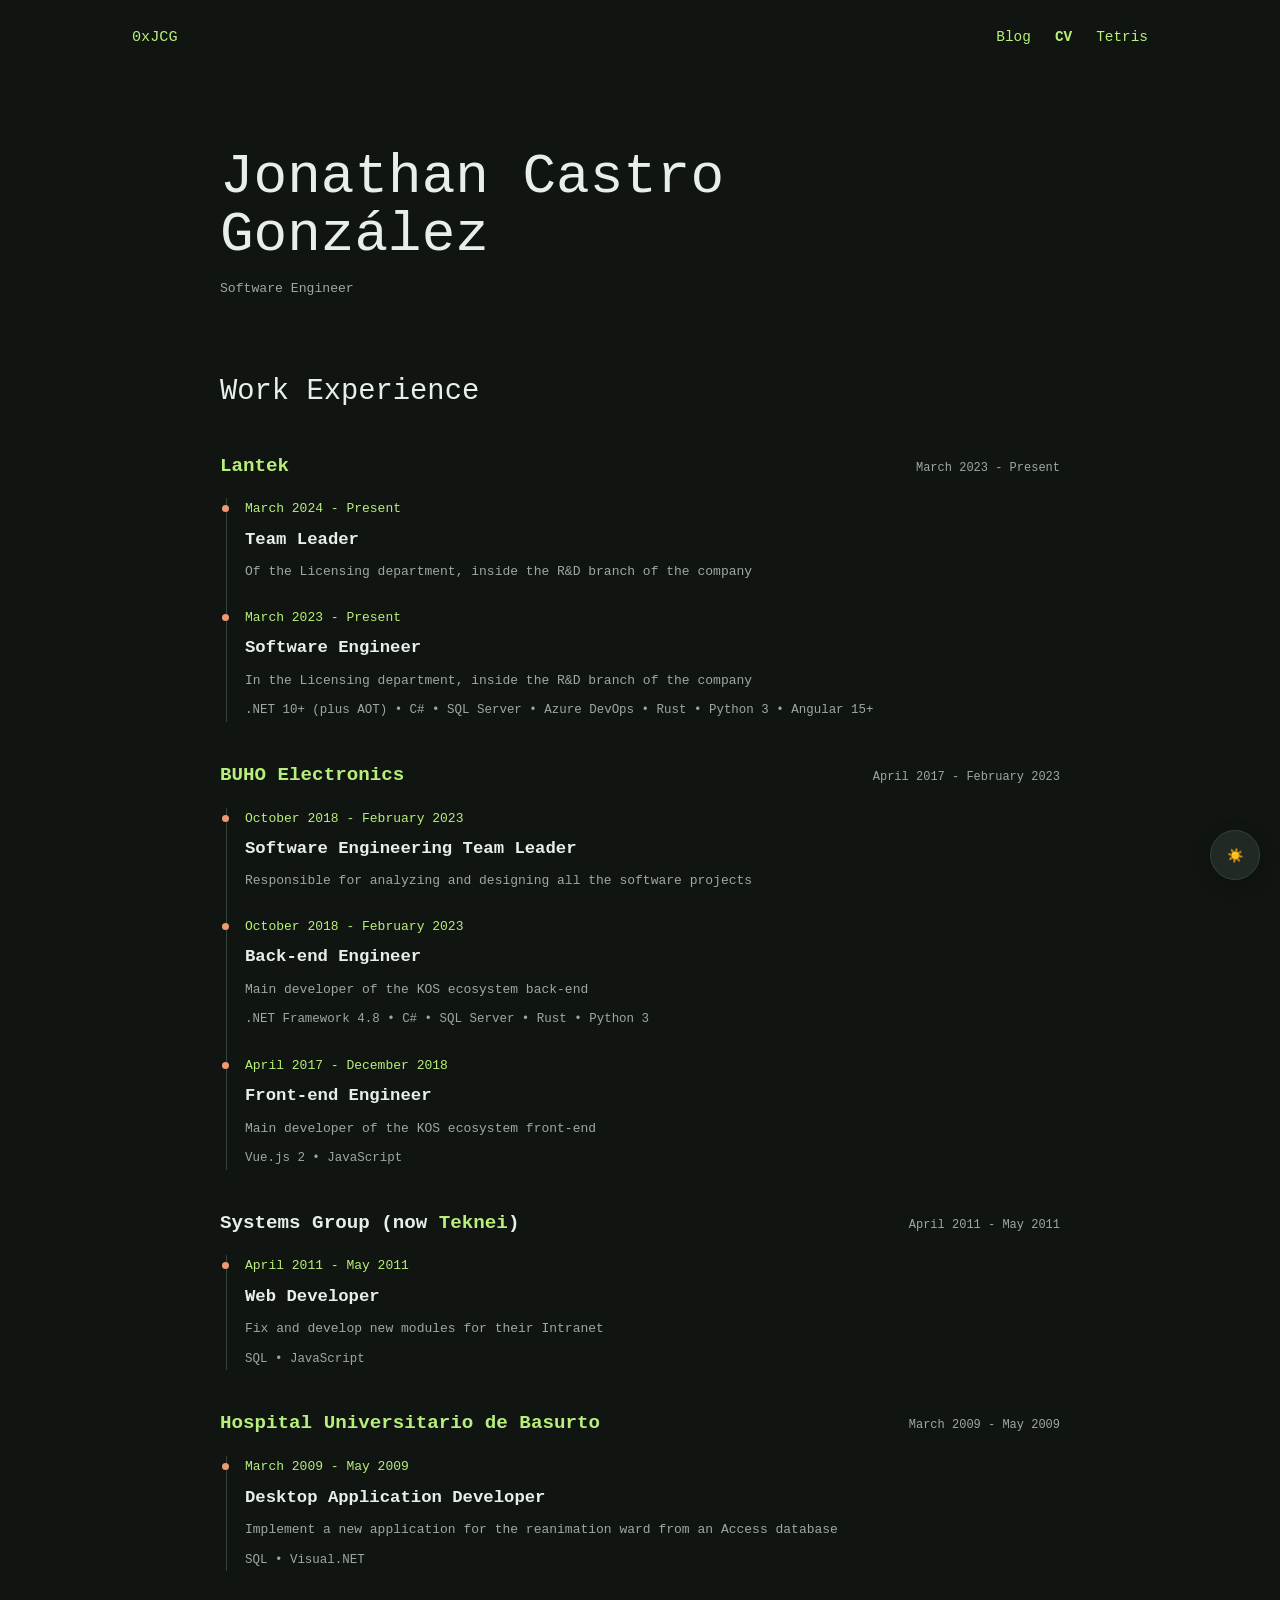
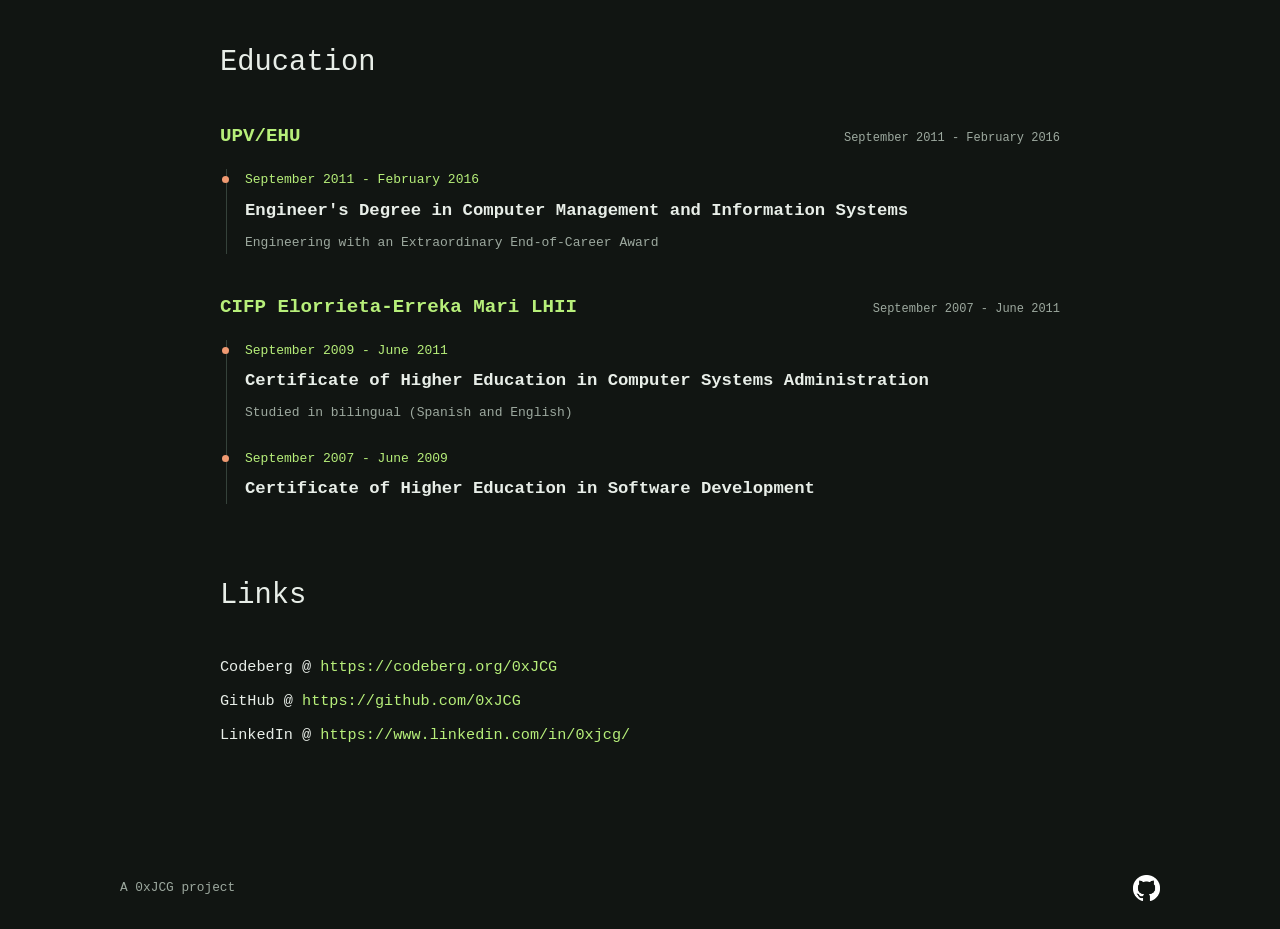
==== commit bb7201f4: "feat: group elements on the CV" ====
--- a/cv.html
+++ b/cv.html
@@ -28,104 +28,117 @@
     <div class="cv">
       <h2>Work Experience</h2>
 
-      <div class="work">
-        <p class="date">March 2024 - Present</p>
-        <div class="work-data">
-          <h3 class="position">Team Leader @ <a href="https://www.lantek.com/" target="_blank" rel="noopener">Lantek</a>
-          </h3>
-          <p class="description">Of the Licensing department, inside the R&D branch of the company</p>
+      <section class="timeline-group">
+        <div class="timeline-heading">
+          <h3 class="timeline-name"><a href="https://www.lantek.com/" target="_blank" rel="noopener">Lantek</a></h3>
+          <p class="timeline-period">March 2023 - Present</p>
         </div>
-      </div>
+        <div class="timeline-items">
+          <section class="timeline-item">
+            <p class="date">March 2024 - Present</p>
+            <h4 class="position">Team Leader</h4>
+            <p class="description">Of the Licensing department, inside the R&amp;D branch of the company</p>
+          </section>
+          <section class="timeline-item">
+            <p class="date">March 2023 - Present</p>
+            <h4 class="position">Software Engineer</h4>
+            <p class="description">In the Licensing department, inside the R&amp;D branch of the company</p>
+            <p class="techs">.NET 10+ (plus AOT) &#x2022; C# &#x2022; SQL Server &#x2022; Azure DevOps &#x2022; Rust &#x2022; Python 3 &#x2022; Angular 15+</p>
+          </section>
+        </div>
+      </section>
 
-      <div class="work">
-        <p class="date">March 2023 - Present</p>
-        <div class="work-data">
-          <h3 class="position">Software Engineer @ <a href="https://www.lantek.com/" target="_blank"
-              rel="noopener">Lantek</a></h3>
-          <p class="description">In the Licensing department, inside the R&D branch of the company</p>
-          <p class="techs">.NET 10+ (plus AOT) &#x2022; C# &#x2022; SQL Server &#x2022; Azure DevOps &#x2022; Rust &#x2022; Python 3 &#x2022; Angular 15+</p>
+      <section class="timeline-group">
+        <div class="timeline-heading">
+          <h3 class="timeline-name"><a href="https://e-buho.com/" target="_blank" rel="noopener">BUHO Electronics</a></h3>
+          <p class="timeline-period">April 2017 - February 2023</p>
         </div>
-      </div>
+        <div class="timeline-items">
+          <section class="timeline-item">
+            <p class="date">October 2018 - February 2023</p>
+            <h4 class="position">Software Engineering Team Leader</h4>
+            <p class="description">Responsible for analyzing and designing all the software projects</p>
+          </section>
+          <section class="timeline-item">
+            <p class="date">October 2018 - February 2023</p>
+            <h4 class="position">Back-end Engineer</h4>
+            <p class="description">Main developer of the KOS ecosystem back-end</p>
+            <p class="techs">.NET Framework 4.8 &#x2022; C# &#x2022; SQL Server &#x2022; Rust &#x2022; Python 3</p>
+          </section>
+          <section class="timeline-item">
+            <p class="date">April 2017 - December 2018</p>
+            <h4 class="position">Front-end Engineer</h4>
+            <p class="description">Main developer of the KOS ecosystem front-end</p>
+            <p class="techs">Vue.js 2 &#x2022; JavaScript</p>
+          </section>
+        </div>
+      </section>
 
-      <div class="work">
-        <p class="date">October 2018 - February 2023</p>
-        <div class="work-data">
-          <h3 class="position">Software Engineering Team Leader @ <a href="https://e-buho.com/" target="_blank"
-              rel="noopener">BUHO Electronics</a></h3>
-          <p class="description">Responsible for analyzing and designing all the software projects</p>
+      <section class="timeline-group">
+        <div class="timeline-heading">
+          <h3 class="timeline-name">Systems Group (now <a href="https://www.teknei.com/" target="_blank" rel="noopener">Teknei</a>)</h3>
+          <p class="timeline-period">April 2011 - May 2011</p>
         </div>
-      </div>
+        <div class="timeline-items">
+          <section class="timeline-item">
+            <p class="date">April 2011 - May 2011</p>
+            <h4 class="position">Web Developer</h4>
+            <p class="description">Fix and develop new modules for their Intranet</p>
+            <p class="techs">SQL &#x2022; JavaScript</p>
+          </section>
+        </div>
+      </section>
 
-      <div class="work">
-        <p class="date">October 2018 - February 2023</p>
-        <div class="work-data">
-          <h3 class="position">Back-end Engineer @ <a href="https://e-buho.com/" target="_blank" rel="noopener">BUHO
-              Electronics</a></h3>
-          <p class="description">Main developer of the KOS ecosystem back-end</p>
-          <p class="techs">.NET Framework 4.8 &#x2022; C# &#x2022; SQL Server &#x2022; Rust &#x2022; Python 3</p>
+      <section class="timeline-group">
+        <div class="timeline-heading">
+          <h3 class="timeline-name"><a href="https://www.osakidetza.euskadi.eus/hospital-universitario-de-basurto/webosk00-cercon/es/" target="_blank" rel="noopener">Hospital Universitario de Basurto</a></h3>
+          <p class="timeline-period">March 2009 - May 2009</p>
         </div>
-      </div>
-
-      <div class="work">
-        <p class="date">April 2017 - December 2018</p>
-        <div class="work-data">
-          <h3 class="position">Front-end Engineer @ <a href="https://e-buho.com/" target="_blank" rel="noopener">BUHO
-              Electronics</a></h3>
-          <p class="description">Main developer of the KOS ecosystem front-end</p>
-          <p class="techs">Vue.js 2 &#x2022; JavaScript</p>
+        <div class="timeline-items">
+          <section class="timeline-item">
+            <p class="date">March 2009 - May 2009</p>
+            <h4 class="position">Desktop Application Developer</h4>
+            <p class="description">Implement a new application for the reanimation ward from an Access database</p>
+            <p class="techs">SQL &#x2022; Visual.NET</p>
+          </section>
         </div>
-      </div>
-
-      <div class="work">
-        <p class="date">April 2011 - May 2011</p>
-        <div class="work-data">
-          <h3 class="position">Web developer @ Systems Group (now <a href="https://www.teknei.com/" target="_blank"
-              rel="noopener">Teknei</a>)</h3>
-          <p class="description">Fix and develop new modules for their Intranet</p>
-          <p class="techs">SQL &#x2022; JavaScript</p>
-        </div>
-      </div>
-
-      <div class="work">
-        <p class="date">March 2009 - May 2009</p>
-        <div class="work-data">
-          <h3 class="position">Desktop application developer @ <a
-              href="https://www.osakidetza.euskadi.eus/hospital-universitario-de-basurto/webosk00-cercon/es/"
-              target="_blank" rel="noopener">Hospital Universitario de Basurto</a></h3>
-          <p class="description">Implement a new application for the reanimation ward from a Access database</p>
-          <p class="techs">SQL &#x2022; Visual.NET</p>
-        </div>
-      </div>
+      </section>
     </div>
 
     <div class="data">
       <h2>Education</h2>
 
-      <div class="education">
-        <p class="date">September 2011 - February 2016</p>
-        <div class="education-data">
-          <h3 class="position">Engineer's Degree in Computer Management and Information Systems @ <a
-              href="https://www.ehu.eus/" target="_blank" rel="noopener">UPV/EHU</a></h3>
-          <p class="description">Engineering with an Extraordinary End-of-Career Award</p>
+      <section class="timeline-group">
+        <div class="timeline-heading">
+          <h3 class="timeline-name"><a href="https://www.ehu.eus/" target="_blank" rel="noopener">UPV/EHU</a></h3>
+          <p class="timeline-period">September 2011 - February 2016</p>
         </div>
-      </div>
+        <div class="timeline-items">
+          <section class="timeline-item">
+            <p class="date">September 2011 - February 2016</p>
+            <h4 class="position">Engineer's Degree in Computer Management and Information Systems</h4>
+            <p class="description">Engineering with an Extraordinary End-of-Career Award</p>
+          </section>
+        </div>
+      </section>
 
-      <div class="education">
-        <p class="date">September 2009 - June 2011</p>
-        <div class="education-data">
-          <h3 class="position">Certificate of Higher Education in Computer Systems Administration @ <a
-              href="https://www.elorrieta.eus/" target="_blank" rel="noopener">CIFP Elorrieta-Erreka Mari LHII</a></h3>
-          <p class="description">Studied in bilingual (Spanish and English)</p>
+      <section class="timeline-group">
+        <div class="timeline-heading">
+          <h3 class="timeline-name"><a href="https://www.elorrieta.eus/" target="_blank" rel="noopener">CIFP Elorrieta-Erreka Mari LHII</a></h3>
+          <p class="timeline-period">September 2007 - June 2011</p>
         </div>
-      </div>
-
-      <div class="education">
-        <p class="date">September 2007 - June 2009</p>
-        <div class="education-data">
-          <h3 class="position">Certificate of Higher Education in Software Development @ <a
-              href="https://www.elorrieta.eus/" target="_blank" rel="noopener">CIFP Elorrieta-Erreka Mari LHII</a></h3>
+        <div class="timeline-items">
+          <section class="timeline-item">
+            <p class="date">September 2009 - June 2011</p>
+            <h4 class="position">Certificate of Higher Education in Computer Systems Administration</h4>
+            <p class="description">Studied in bilingual (Spanish and English)</p>
+          </section>
+          <section class="timeline-item">
+            <p class="date">September 2007 - June 2009</p>
+            <h4 class="position">Certificate of Higher Education in Software Development</h4>
+          </section>
         </div>
-      </div>
+      </section>
     </div>
 
     <div class="data">
--- a/site.css
+++ b/site.css
@@ -47,7 +47,7 @@
 a {
   color: var(--accent);
   text-decoration: none;
-  transition: color 150ms ease, text-decoration-color 150ms ease;
+  transition: color 150ms ease;
 }
 
 a:hover {
@@ -136,7 +136,6 @@
   line-height: 1.04;
 }
 
-main > h3,
 main > .page-subtitle,
 main > .post-date {
   margin: 14px 0 44px;
@@ -193,24 +192,55 @@
   padding-bottom: 13px;
 }
 
-.work,
-.education {
+.timeline-group {
+  margin-bottom: 40px;
+}
+
+.timeline-heading {
+  display: flex;
+  align-items: baseline;
+  justify-content: space-between;
+  flex-wrap: wrap;
+  gap: 4px 20px;
+  margin-bottom: 18px;
+}
+
+.timeline-name {
+  margin: 0;
+  font-size: 1.2rem;
+  font-weight: 600;
+}
+
+.timeline-period {
+  margin: 0;
+  color: var(--muted);
+  font-size: 0.75rem;
+}
+
+.timeline-items {
   position: relative;
-  margin: 0 0 32px 4px;
-  padding: 0 0 0 24px;
+  margin-left: 6px;
+  padding-left: 18px;
   border-left: 1px solid var(--line);
 }
 
-.work::before,
-.education::before {
+.timeline-item {
+  position: relative;
+}
+
+.timeline-item::before {
   position: absolute;
   top: 7px;
-  left: -4px;
+  left: -23px;
   width: 7px;
   height: 7px;
   border-radius: 50%;
   background: var(--accent-strong);
   content: '';
+}
+
+.timeline-item + .timeline-item {
+  margin-top: 24px;
 }
 
 .date {
@@ -335,7 +365,6 @@
     padding: 52px 0 72px;
   }
 
-  main > h3,
   main > .page-subtitle,
   main > .post-date {
     margin-bottom: 34px;
